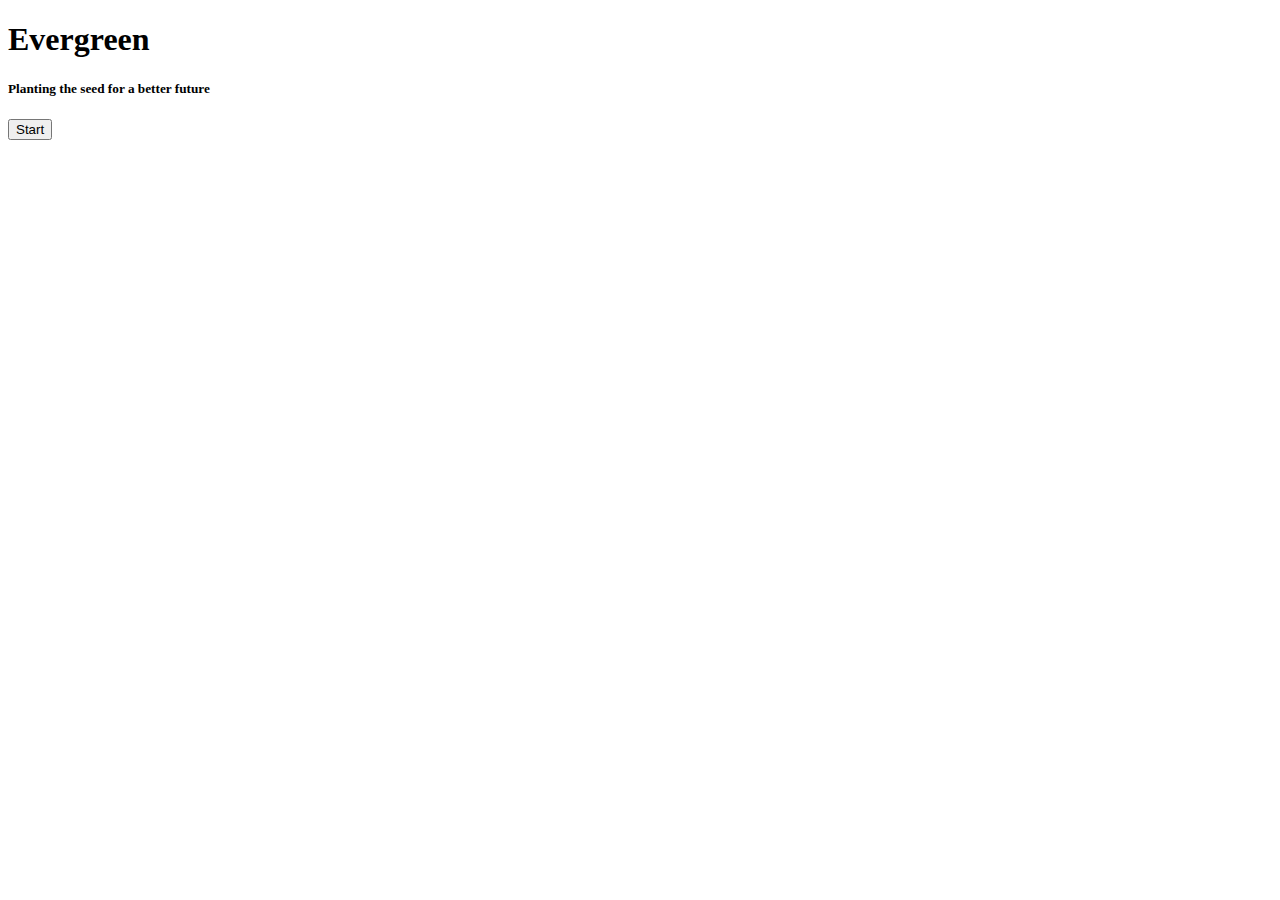
==== index.html @ d9214ab6 "Boiler Plate HTML" ====
<!DOCTYPE html>
<html lang="en">
<head>
    <meta charset="UTF-8">
    <meta name="viewport" content="width=device-width, initial-scale=1.0">
    <title>Evergreen</title>
    <link rel="stylesheet" href="css/styles.css">
    <link rel="stylesheet" href="css/typography.css">
    <script src="js/script.js"></script>
</head>

<body>
    <h1>Evergreen</h1>
    <h5>Planting the seed for a better future</h5>

    <button class="button">Start</button>
</body>
</html>
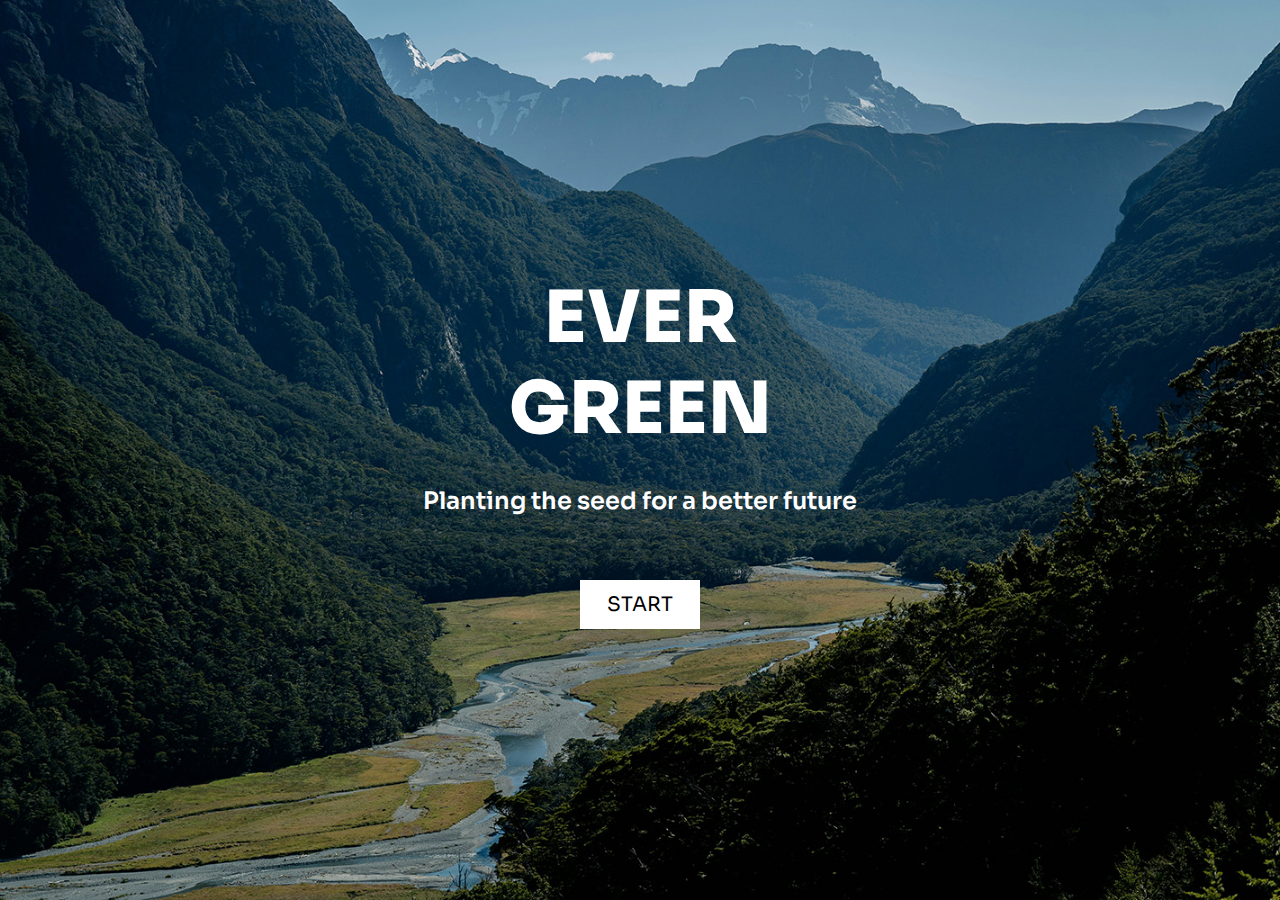
==== commit b02b18b9: "Mobile styling of half pages" ====
--- a/index.html
+++ b/index.html
@@ -1,18 +1,20 @@
 <!DOCTYPE html>
 <html lang="en">
-<head>
-    <meta charset="UTF-8">
-    <meta name="viewport" content="width=device-width, initial-scale=1.0">
-    <title>Evergreen</title>
-    <link rel="stylesheet" href="css/styles.css">
-    <link rel="stylesheet" href="css/typography.css">
-    <script src="js/script.js"></script>
-</head>
+   <head>
+      <meta charset="UTF-8" />
+      <meta name="viewport" content="width=device-width, initial-scale=1.0" />
+      <title>Evergreen</title>
+      <link rel="stylesheet" href="css/styles.css" />
+      <link rel="stylesheet" href="css/typography.css" />
+      <script src="js/script.js"></script>
+   </head>
 
-<body>
-    <h1>Evergreen</h1>
-    <h5>Planting the seed for a better future</h5>
+   <body id="landing">
+      <div>
+         <h1>Ever<br>green</h1>
+         <h5>Planting the seed for a better future</h5>
+      </div>
 
-    <button class="button">Start</button>
-</body>
-</html>+      <a href="intro.html" class="button">Start</a>
+   </body>
+</html>
--- a/css/styles.css
+++ b/css/styles.css
@@ -0,0 +1,165 @@
+* {
+    box-sizing: border-box;
+}
+
+:root {
+    --offwhite: #F7F7F7;
+    --lightGreen: #DBEDCC;
+    --cream: #faecd2;
+    --lime: #afc300;
+    --salmon: #fe9a66;
+    --green: #194923;
+    --orange: #ff5c00;
+    --forest: #172a28;
+    --maroon: #6d1d14;
+}
+
+/* UNIVERSAL STYLES */
+
+body {
+    width: 100vw;
+    margin: 0;
+}
+
+main {
+    margin: 2rem;
+}
+
+header {
+    margin: 2rem;
+}
+
+.button {
+    padding: 0.75rem 1.25rem;
+    min-width: 120px;
+    background-color: white;
+    border: none;
+}
+
+.button:hover {
+    background-color: var(--lightGreen);
+    transition-duration: 0.5s;
+    cursor: pointer;
+}
+
+
+/* LANDING */
+
+#landing {
+    height: 100vh;
+    width: auto;
+    background-image: url(../images/landing-background.jpg);
+    background-repeat: no-repeat;
+    background-size: cover;
+    background-position: center;
+    overflow: hidden;
+    padding: 2rem;
+    display: flex;
+    flex-direction: column;
+    justify-content: center;
+    align-items: center;
+}
+
+#landing div {
+    width: 60%;
+    display: flex;
+    flex-direction: column;
+    align-items: center;
+    margin: 0 auto;
+    gap: 2rem;
+}
+
+#landing .button {
+    margin-top: 4rem;
+}
+
+/* INTRO */
+.gradientBackground {
+    height: 100vh;
+    display: flex;
+    flex-direction: column;
+    justify-content: space-between;
+    align-items: center;
+}
+
+.introContent {
+    display: flex;
+    flex-direction: column;
+    justify-content: center;
+    align-items: center;
+    text-align: center;
+    margin-inline: 3rem;
+}
+
+.progressBar {
+    display: flex;
+    flex-direction: row;
+    gap: 1rem;
+}
+
+.currentCircle {
+    color: var(--salmon);
+}
+
+.intro footer {
+    width: 100%;
+    display: flex;
+    align-items: center;
+    justify-content: flex-end;
+    padding-block: 2rem;
+}
+
+.introFooterContent {
+    width: 50%;
+    display: flex;
+    justify-content: space-between;
+    align-items: center;
+}
+
+.arrow {
+    font-size: 1.5rem;
+}
+
+.skip {
+    padding-right: 2rem;
+}
+
+/* ABOUT PAGE */
+
+.aboutPage {
+    height: 100vh;
+    background-image: url(../images/aboutBackground.jpg);
+    background-repeat: no-repeat;
+    background-size: cover;
+    background-position: center;
+    background-attachment: fixed;
+    color: white;
+}
+
+.aboutPage article:first-child {
+    margin-bottom: 5rem;
+}
+
+#actions {
+    margin-top: 2rem;
+    display: grid;
+    grid-template-columns:
+        repeat(auto-fit, minmax(150px, 1fr));
+    gap: 1rem 2rem;
+}
+
+.actionBox {
+    display: flex;
+    flex-direction: column;
+}
+
+.actionBox div {
+    border: 1px solid white;
+    aspect-ratio: 1/1;
+}
+
+.aboutPage footer {
+    text-align: center;
+    padding: 1rem 1rem 2rem 1rem;
+    color: var(--lime);
+}--- a/css/typography.css
+++ b/css/typography.css
@@ -0,0 +1,92 @@
+@import url('https://fonts.googleapis.com/css2?family=Sora&display=swap');
+
+html {
+    font-family: "Sora", sans-serif;
+    font-optical-sizing: auto;
+    font-weight: 400;
+    font-style: normal;
+}
+
+h1 {
+    font-size: 4.5rem;
+    font-weight: 800;
+    text-transform: uppercase;
+}
+
+h2 {
+    font-size: 3rem;
+    font-weight: 700;
+    text-transform: uppercase;
+}
+
+h3 {
+    font-size: 2.5rem;
+    font-weight: 700;
+    text-transform: uppercase;
+}
+
+h4 {
+    font-size: 2rem;
+    font-weight: 600;
+}
+
+h5 {
+    font-size: 1.5rem;
+    font-weight: 600;
+}
+
+h6 {
+    font-size: 1.125rem;
+}
+
+p {
+    font-size: 1rem;
+}
+
+a{
+    text-decoration: none;
+    color: white;
+    cursor: pointer;
+}
+
+.button {
+    font-family: inherit;
+    font-size: 1.25rem;
+    text-transform: uppercase;
+    color: black;
+    text-decoration: none;
+    text-align: center;
+}
+
+.capitalise {
+    text-transform: uppercase;
+}
+
+
+
+/* LANDING */
+
+#landing h1,
+#landing h5 {
+    color: white;
+    text-align: center;
+    margin: 0;
+}
+
+/* INTRO */
+.gradientBackground{
+    color: white;
+}
+
+.progressBar i{
+    font-size: 1.125rem;
+}
+
+/* ABOUT */
+.actionBox h6{
+    margin-block: 1rem 0.5rem;
+}
+
+.actionBox p {
+    font-size: 0.75rem;
+}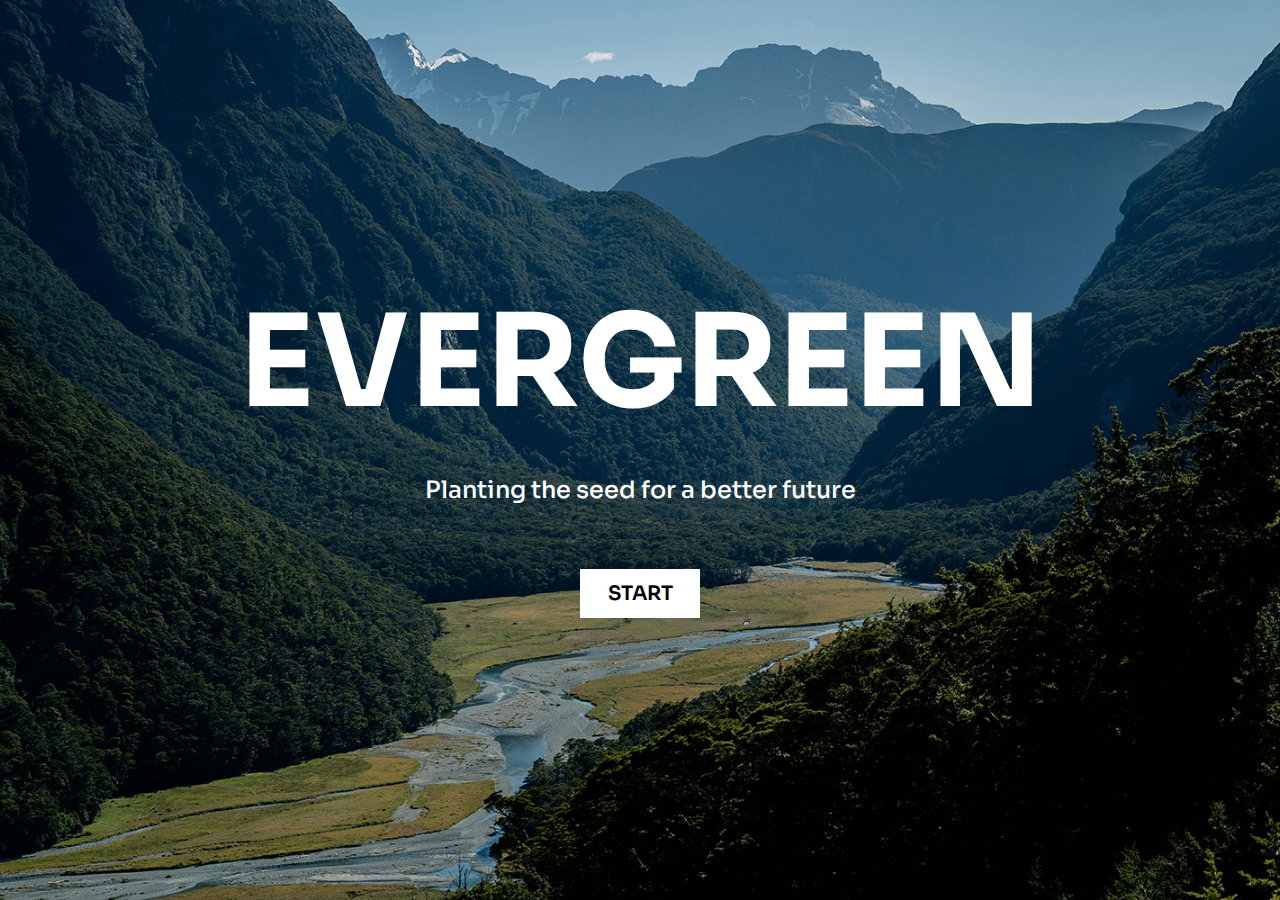
==== commit b2e85f8e: "Most of desktop layout" ====
--- a/index.html
+++ b/index.html
@@ -11,7 +11,8 @@
 
    <body id="landing">
       <div>
-         <h1>Ever<br>green</h1>
+         <h1 class="hideOnDesktop">Ever<br>green</h1>
+         <h1 class="hideOnMobile">Evergreen</h1>
          <h5>Planting the seed for a better future</h5>
       </div>
 
--- a/css/styles.css
+++ b/css/styles.css
@@ -36,10 +36,15 @@
     border: none;
 }
 
-.button:hover {
+.button:hover,
+.button2:hover {
     background-color: var(--lightGreen);
     transition-duration: 0.5s;
     cursor: pointer;
+}
+
+.hideOnMobile {
+    display: none;
 }
 
 
@@ -74,7 +79,7 @@
 }
 
 /* INTRO */
-.gradientBackground {
+.intro {
     height: 100vh;
     display: flex;
     flex-direction: column;
@@ -83,6 +88,7 @@
 }
 
 .introContent {
+    height: 100vh;
     display: flex;
     flex-direction: column;
     justify-content: center;
@@ -91,9 +97,22 @@
     margin-inline: 3rem;
 }
 
+.introText {
+    display: flex;
+    flex-direction: column;
+    gap: 5rem;
+}
+
+.introText .button {
+    max-width: fit-content;
+    align-self: center;
+    text-align: center;
+}
+
 .progressBar {
     display: flex;
     flex-direction: row;
+    align-items: center;
     gap: 1rem;
 }
 
@@ -123,6 +142,138 @@
 .skip {
     padding-right: 2rem;
 }
+
+/* FOREST PAGE */
+
+.forestPage,
+.plantSeedlingPage,
+.seedlingResult {
+    height: 100vh;
+    background-image: url(../images/forestBackground.jpg);
+    background-repeat: no-repeat;
+    background-size: cover;
+    background-position: center;
+    background-attachment: fixed;
+    color: white;
+    overflow-y: hidden;
+}
+
+.forestPage footer {
+    width: 100%;
+    display: flex;
+    justify-content: space-between;
+    align-items: center;
+    padding-inline: 2rem;
+    margin-bottom: 2rem;
+    position: fixed;
+    bottom: 0;
+}
+
+#helpPopup {
+    width: 80vw;
+    position: fixed;
+    top: 50%;
+    left: 50%;
+    transform: translate(-50%, -50%);
+    z-index: 1;
+    background-color: var(--lightGreen);
+    color: var(--forest);
+    padding: 2rem;
+    display: flex;
+    flex-direction: column;
+    gap: 1rem;
+    place-content: center;
+}
+
+#helpPopup article {
+    text-align: center;
+}
+
+#helpPopup i:hover,
+.forestPage footer h6:hover {
+    cursor: pointer;
+}
+
+/* PLANT A SEEDLING PAGE */
+.plantSeedlingPage {
+    background-image: url(../images/forestBackgroundBlur.jpg);
+}
+
+.plantSeedlingPage main,
+.seedlingResult main {
+    height: 80vh;
+    display: flex;
+    flex-direction: column;
+    justify-content: space-between;
+    align-items: center;
+}
+
+.mobileSeedlingSelection {
+    width: 100%;
+    display: flex;
+    flex-direction: row;
+    align-items: center;
+    justify-content: space-between;
+}
+
+.seedling div {
+    border: 1px solid white;
+    aspect-ratio: 1/1;
+}
+
+.desktopSeedlingSelection {
+    display: none;
+}
+
+.questionLayout {
+    display: flex;
+    flex-direction: column;
+    justify-content: space-between;
+}
+
+.questionLayout form {
+    display: flex;
+    flex-direction: column;
+    gap: 2rem;
+    text-align: center;
+}
+
+fieldset {
+    border: none;
+}
+
+.questionLayout input {
+    width: 70vw;
+    background-color: transparent;
+    border: none;
+    box-shadow: none;
+    padding: 1rem;
+    border-bottom: 2px solid white;
+    text-align: center;
+    margin-block: 3rem;
+}
+
+#userLocation {
+    margin-top: 0;
+}
+
+form .button {
+    width: 200px;
+    align-self: center;
+}
+
+.result {
+    text-align: center;
+}
+
+.button2 {
+    padding: 0.75rem 1.25rem;
+    min-width: 60px;
+    background-color: white;
+    border: none;
+    margin-inline: 0.75rem;
+}
+
 
 /* ABOUT PAGE */
 
@@ -162,4 +313,71 @@
     text-align: center;
     padding: 1rem 1rem 2rem 1rem;
     color: var(--lime);
+}
+
+/*DESKTOP LAYOUT*/
+@media screen and (width > 768px) {
+    .hideOnMobile {
+        display: unset;
+    }
+
+    .hideOnDesktop {
+        display: none;
+    }
+
+    /* INTRO */
+    .introContent {
+        height: 100vh;
+        display: flex;
+        flex-direction: row-reverse;
+        justify-content: center;
+        align-items: center;
+    }
+
+    .introText {
+        display: flex;
+        align-items: center;
+    }
+
+    .introText .button {
+        align-self: center;
+        text-align: center;
+    }
+
+    #progressBar1 {
+        margin-left: auto;
+    }
+
+    .progressBar {
+        flex-direction: column;
+    }
+
+    /* FOREST PAGE */
+    .seedlings {
+        height: 60vh;
+    }
+
+    #helpPopup {
+        width: 40vw;
+        height: auto;
+        margin: 0 auto;
+        padding-bottom: 4rem;
+    }
+
+    /* ABOUT PAGE */
+    .aboutPage article:first-child {
+        width: 40%;
+    }
+
+    #talkText {
+        width: 40%;
+        margin-bottom: rem;
+    }
+
+    .aboutPage footer {
+        padding-top: 4rem;
+        width: 50%;
+        margin: 0 auto;
+    }
+
 }--- a/css/typography.css
+++ b/css/typography.css
@@ -1,4 +1,4 @@
-@import url('https://fonts.googleapis.com/css2?family=Sora&display=swap');
+@import url('https://fonts.googleapis.com/css2?family=Sora:wght@100..800&display=swap');
 
 html {
     font-family: "Sora", sans-serif;
@@ -9,38 +9,40 @@
 
 h1 {
     font-size: 4.5rem;
-    font-weight: 800;
+    font-weight: 700;
     text-transform: uppercase;
 }
 
 h2 {
     font-size: 3rem;
-    font-weight: 700;
+    font-weight: 600;
     text-transform: uppercase;
 }
 
 h3 {
     font-size: 2.5rem;
-    font-weight: 700;
+    font-weight: 500;
     text-transform: uppercase;
 }
 
 h4 {
     font-size: 2rem;
-    font-weight: 600;
+    font-weight: 500;
 }
 
 h5 {
     font-size: 1.5rem;
-    font-weight: 600;
+    font-weight: 500;
 }
 
 h6 {
     font-size: 1.125rem;
+    font-weight: 400;
 }
 
 p {
     font-size: 1rem;
+    font-weight: 400;
 }
 
 a{
@@ -49,9 +51,10 @@
     cursor: pointer;
 }
 
-.button {
+.button, .button2 {
     font-family: inherit;
     font-size: 1.25rem;
+    font-weight: 600;
     text-transform: uppercase;
     color: black;
     text-decoration: none;
@@ -74,12 +77,52 @@
 }
 
 /* INTRO */
-.gradientBackground{
+.intro{
     color: white;
 }
 
 .progressBar i{
+  font-size: 1.125rem;
+}
+
+/* FOREST */
+
+.forestPage footer a{
+    font-size: 2rem;
+    text-transform: uppercase;
+}
+
+.forestPage footer a:hover{
+    text-decoration: underline;
+    text-underline-offset: 0.5rem;
+}
+
+.forestPage h6{
+    margin: 0;
+}
+
+#helpPopup i{
+    font-size: 1.5rem;
+    align-self: flex-end;
+}
+
+#helpPopup h6{
+    text-transform: uppercase;
+    font-weight: 700;
+    margin-bottom: 2rem;
+}
+
+.questionnaire label{
     font-size: 1.125rem;
+    font-weight: 500;
+}
+
+.result div p{
+    font-weight: 300;
+}
+
+#plantName{
+    transform: rotate(-90deg);
 }
 
 /* ABOUT */
@@ -89,4 +132,34 @@
 
 .actionBox p {
     font-size: 0.75rem;
+}
+
+/*DESKTOP LAYOUT*/
+@media screen and (width > 768px) {
+    h1{
+        font-size: 8rem;
+    }
+
+    h2{
+        font-size: 4rem;
+    }
+
+    h3{
+        font-size: 3rem;
+    }
+
+    .introText h5 {
+        width: 50%;
+        text-align: center;
+    }
+
+    /* ABOUT PAGE */
+    .actionBox h6{
+        font-size: 1.25rem;
+        font-weight: 500;
+    }
+
+    .actionBox p {
+        font-size: 1rem;
+    }
 }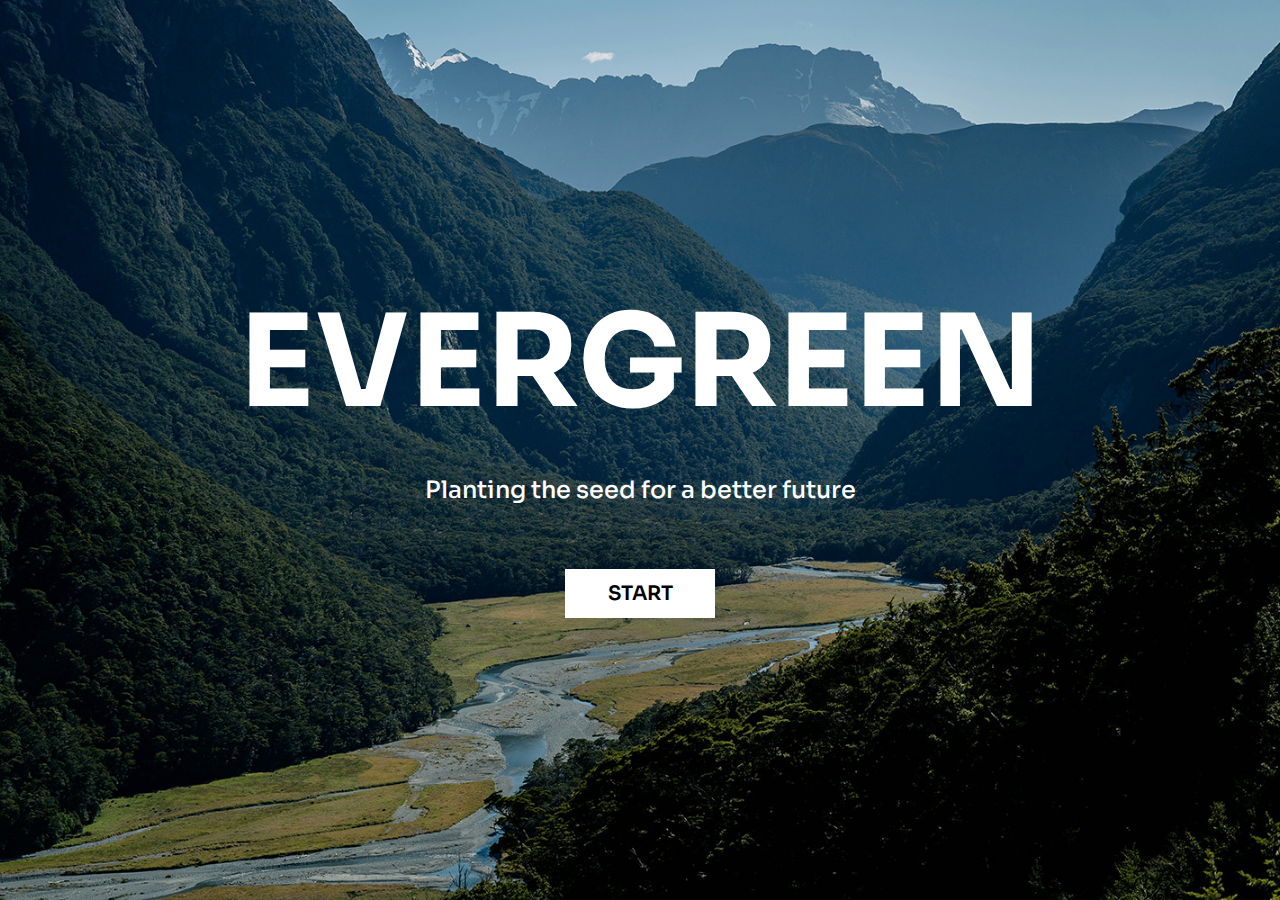
==== commit 6588e6e5: "Database Connected" ====
--- a/index.html
+++ b/index.html
@@ -11,7 +11,7 @@
 
    <body id="landing">
       <div>
-         <h1 class="hideOnDesktop">Ever<br>green</h1>
+         <h1 class="hideOnDesktop">Ever<br />green</h1>
          <h1 class="hideOnMobile">Evergreen</h1>
          <h5>Planting the seed for a better future</h5>
       </div>
--- a/css/styles.css
+++ b/css/styles.css
@@ -14,6 +14,13 @@
     --maroon: #6d1d14;
 }
 
+#audioPlayer {
+    position: fixed;
+    bottom: 10px;
+    left: 10px;
+    z-index: 1000;
+}
+
 /* UNIVERSAL STYLES */
 
 body {
@@ -31,13 +38,12 @@
 
 .button {
     padding: 0.75rem 1.25rem;
-    min-width: 120px;
+    min-width: 150px;
     background-color: white;
     border: none;
 }
 
-.button:hover,
-.button2:hover {
+.button:hover {
     background-color: var(--lightGreen);
     transition-duration: 0.5s;
     cursor: pointer;
@@ -116,31 +122,27 @@
     gap: 1rem;
 }
 
+.active,
 .currentCircle {
     color: var(--salmon);
+    /* Color for active slide */
+}
+
+.completed {
+    color: var(--offwhite);
+    /* Color for completed slides */
 }
 
 .intro footer {
     width: 100%;
     display: flex;
     align-items: center;
-    justify-content: flex-end;
-    padding-block: 2rem;
-}
-
-.introFooterContent {
-    width: 50%;
-    display: flex;
-    justify-content: space-between;
-    align-items: center;
-}
-
-.arrow {
-    font-size: 1.5rem;
-}
-
-.skip {
-    padding-right: 2rem;
+    justify-content: space-between;
+    padding: 2rem;
+}
+
+#nextArrow:hover {
+    cursor: pointer;
 }
 
 /* FOREST PAGE */
@@ -155,21 +157,38 @@
     background-position: center;
     background-attachment: fixed;
     color: white;
-    overflow-y: hidden;
+    overflow: hidden;
+}
+
+#forest {
+    height: 60vh;
+    margin-inline: 2rem;
 }
 
 .forestPage footer {
     width: 100%;
     display: flex;
     justify-content: space-between;
-    align-items: center;
+    align-items: flex-end;
     padding-inline: 2rem;
     margin-bottom: 2rem;
     position: fixed;
     bottom: 0;
 }
 
+.forestPage footer div {
+    display: flex;
+    flex-direction: column;
+    align-items: center;
+    gap: 2rem;
+}
+
+#arrow {
+    opacity: 0;
+}
+
 #helpPopup {
+    opacity: 0;
     width: 80vw;
     position: fixed;
     top: 50%;
@@ -199,50 +218,116 @@
     background-image: url(../images/forestBackgroundBlur.jpg);
 }
 
-.plantSeedlingPage main,
-.seedlingResult main {
-    height: 80vh;
-    display: flex;
-    flex-direction: column;
-    justify-content: space-between;
-    align-items: center;
-}
-
-.mobileSeedlingSelection {
+.plantSeedlingPage main {
+    height: 50vh;
+    display: flex;
+    flex-direction: column;
+    align-items: center;
+    justify-content: space-between;
+}
+
+.plantSeedlingPage footer {
     width: 100%;
     display: flex;
-    flex-direction: row;
-    align-items: center;
-    justify-content: space-between;
-}
-
-.seedling div {
+    flex-direction: column;
+    align-items: center;
+    gap: 3rem;
+    padding-inline: 2rem;
+    margin-bottom: 2rem;
+    position: fixed;
+    bottom: 0;
+}
+
+.chooseSeedling main {
+    height: 100vh;
+    gap: 2rem;
+    justify-content: flex-start;
+}
+
+.seedlingSelection {
+    display: flex;
+    align-items: center;
+    justify-content: space-between;
+    gap: 2rem;
+}
+
+.desktopProgress {
+    display: none;
+}
+
+
+/* CAROUSEL */
+
+.carousel-container {
+    margin-top: 3rem;
+    position: relative;
+    width: 90%;
+    max-width: 300px;
+    overflow: hidden;
+    display: flex;
+    align-items: center;
     border: 1px solid white;
     aspect-ratio: 1/1;
 }
 
-.desktopSeedlingSelection {
-    display: none;
-}
+.carousel {
+    display: flex;
+    transition: transform 0.5s ease;
+}
+
+.carousel-item {
+    flex-shrink: 0;
+    width: 100%;
+    aspect-ratio: 1/1;
+    box-sizing: border-box;
+    overflow: hidden;
+    display: flex;
+    place-content: center;
+}
+
+.carousel-item img {
+    width: 66%;
+    display: block;
+}
+
+.prev-btn,
+.next-btn {
+    color: white;
+    border: none;
+    cursor: pointer;
+    padding-top: 3rem;
+}
+
+#carousel-caption {
+    text-align: center;
+    font-size: 1.2em;
+}
+
+.carousel-item.selected {
+    background-color: rgba(255, 255, 255, 0.2);
+}
+
+/* FORM */
 
 .questionLayout {
-    display: flex;
-    flex-direction: column;
-    justify-content: space-between;
-}
-
-.questionLayout form {
-    display: flex;
-    flex-direction: column;
+    height: 100vh;
+    display: flex;
+    flex-direction: column;
+    justify-content: space-between;
+}
+
+#plantSeedling2,
+#plantSeedling3 {
+    display: flex;
+    flex-direction: column;
+    justify-content: space-between;
+    align-items: center;
     gap: 2rem;
     text-align: center;
 }
 
-fieldset {
-    border: none;
-}
-
-.questionLayout input {
+#plantSeedling2 input,
+#plantSeedling3 input {
     width: 70vw;
     background-color: transparent;
     border: none;
@@ -253,25 +338,45 @@
     margin-block: 3rem;
 }
 
+#userName,
 #userLocation {
-    margin-top: 0;
-}
-
-form .button {
-    width: 200px;
-    align-self: center;
+    margin-block: 1rem !important;
+}
+
+/* Mark input boxes that gets an error on validation: */
+#plantSeedling2 input.invalid,
+#plantSeedling3 input.invalid {
+    background-color: var(--cream);
+}
+
+.formButtons {
+    display: flex;
+    flex-direction: row;
+    gap: 2rem;
+}
+
+.seedlingResult main {
+    height: 80vh;
+    display: flex;
+    flex-direction: column;
+    justify-content: space-between;
+    align-items: center;
 }
 
 .result {
     text-align: center;
 }
 
-.button2 {
-    padding: 0.75rem 1.25rem;
-    min-width: 60px;
-    background-color: white;
-    border: none;
-    margin-inline: 0.75rem;
+.result div:first-child {
+    display: flex;
+    flex-direction: row;
+    justify-content: center;
+    align-items: flex-start;
+}
+
+.result img {
+    width: 50vw;
+    padding-bottom: 2rem;
 }
 
 
@@ -307,6 +412,13 @@
 .actionBox div {
     border: 1px solid white;
     aspect-ratio: 1/1;
+    display: flex;
+    place-content: center;
+}
+
+.actionBox img {
+    width: 66%;
+    filter: saturate(0) brightness(100);
 }
 
 .aboutPage footer {
@@ -352,10 +464,11 @@
         flex-direction: column;
     }
 
+    #introButton {
+        display: none;
+    }
+
     /* FOREST PAGE */
-    .seedlings {
-        height: 60vh;
-    }
 
     #helpPopup {
         width: 40vw;
@@ -364,6 +477,96 @@
         padding-bottom: 4rem;
     }
 
+    /* SEEDLINGS */
+
+    .plantSeedlingPage main {
+        display: flex;
+        flex-direction: column;
+        justify-content: flex-start;
+        gap: 1rem;
+    }
+
+    .plantSeedlingPage .progressBar {
+        flex-direction: row;
+    }
+
+    .chooseSeedling main {
+        height: 50vh;
+        gap: 0;
+        justify-content: flex-start;
+    }
+
+    .desktopProgress {
+        display: flex;
+        flex-direction: column !important;
+        position: fixed;
+        right: 2rem;
+        top: 50%;
+        transform: translateY(-50%);
+    }
+
+    .mobileProgress {
+        display: none;
+    }
+
+    .carousel-container {
+        margin-top: 0;
+        width: 90%;
+        max-width: 220px;
+    }
+
+    .seedlingSelection {
+        width: 33vw;
+    }
+
+    .prev-btn,
+    .next-btn {
+        padding-top: 0;
+    }
+
+    /* FORM */
+    #plantSeedling2, #plantSeedling3 {
+        width: 50vw;
+    }
+
+    #plantSeedling2 input,
+    #plantSeedling3 input {
+        width: 30vw;
+        margin-top: 2rem !important;
+    }
+
+    .formButtons {
+        flex-direction: row;
+    }
+
+    .result {
+        display: flex;
+        flex-direction: row;
+        align-items: flex-start;
+        justify-content: space-between;
+        text-align: center;
+        width: 70vw;
+    }
+
+    .result div:nth-child(2) {
+        text-align: left;
+        width: 33vw;
+
+        .result div:nth-child(2) h6 {
+            font-size: 1.25rem;
+        }
+    }
+
+    .result img {
+        width: 20vw;
+        padding-bottom: 0;
+    }
+
+    .buttonOptions {
+        margin-bottom: 3rem;
+    }
+
+
     /* ABOUT PAGE */
     .aboutPage article:first-child {
         width: 40%;
--- a/css/typography.css
+++ b/css/typography.css
@@ -45,13 +45,14 @@
     font-weight: 400;
 }
 
-a{
+a {
     text-decoration: none;
     color: white;
     cursor: pointer;
 }
 
-.button, .button2 {
+.button,
+.button2 {
     font-family: inherit;
     font-size: 1.25rem;
     font-weight: 600;
@@ -77,56 +78,78 @@
 }
 
 /* INTRO */
-.intro{
-    color: white;
-}
-
-.progressBar i{
-  font-size: 1.125rem;
+.intro {
+    color: white;
+}
+
+.progressBar i {
+    font-size: 1.125rem;
 }
 
 /* FOREST */
 
-.forestPage footer a{
-    font-size: 2rem;
-    text-transform: uppercase;
-}
-
-.forestPage footer a:hover{
+.forestPage footer a {
+    font-size: 2.5rem;
+    text-transform: uppercase;
+}
+
+.forestPage footer a:hover {
     text-decoration: underline;
     text-underline-offset: 0.5rem;
 }
 
-.forestPage h6{
+.forestPage h6 {
     margin: 0;
 }
 
-#helpPopup i{
+#helpPopup i {
     font-size: 1.5rem;
     align-self: flex-end;
 }
 
-#helpPopup h6{
+#helpPopup h6 {
     text-transform: uppercase;
     font-weight: 700;
     margin-bottom: 2rem;
 }
 
-.questionnaire label{
+.plantSeedlingPage main h5 {
+    text-align: center;
+}
+
+.questionnaire label {
     font-size: 1.125rem;
     font-weight: 500;
 }
 
-.result div p{
+input {
+    color: white;
+    font-size: 1rem;
+}
+
+.question {
+    margin-top: 0;
+}
+
+.result div p {
     font-weight: 300;
 }
 
-#plantName{
+#plantName {
     transform: rotate(-90deg);
+    margin: 0;
+}
+
+.exampleText {
+    width: 75%;
+    font-style: italic;
+    font-weight: 200;
+    font-size: 0.75rem;
+    margin: 0 auto;
 }
 
 /* ABOUT */
-.actionBox h6{
+.actionBox h6 {
     margin-block: 1rem 0.5rem;
 }
 
@@ -136,15 +159,15 @@
 
 /*DESKTOP LAYOUT*/
 @media screen and (width > 768px) {
-    h1{
+    h1 {
         font-size: 8rem;
     }
 
-    h2{
+    h2 {
         font-size: 4rem;
     }
 
-    h3{
+    h3 {
         font-size: 3rem;
     }
 
@@ -153,8 +176,40 @@
         text-align: center;
     }
 
+    .plantSeedlingPage main h5,
+    .seedlingResult h5 {
+        font-size: 2rem;
+        margin-top: 0;
+
+    }
+
+    .seedlingSelection i {
+        font-size: 1.5rem;
+    }
+
+    .question {
+        font-size: 1.25rem;
+        margin: 0;
+    }
+
+    .result div:nth-child(2) h6 {
+        font-size: 1.5rem;
+        margin-block: 2rem;
+    }
+
+    .result div:nth-child(2) p {
+        font-size: 1.125rem;
+    }
+
+    .exampleText {
+        font-size: 0.75rem;
+        margin: 0 auto;
+        margin-top: 2rem;
+    }
+
+
     /* ABOUT PAGE */
-    .actionBox h6{
+    .actionBox h6 {
         font-size: 1.25rem;
         font-weight: 500;
     }
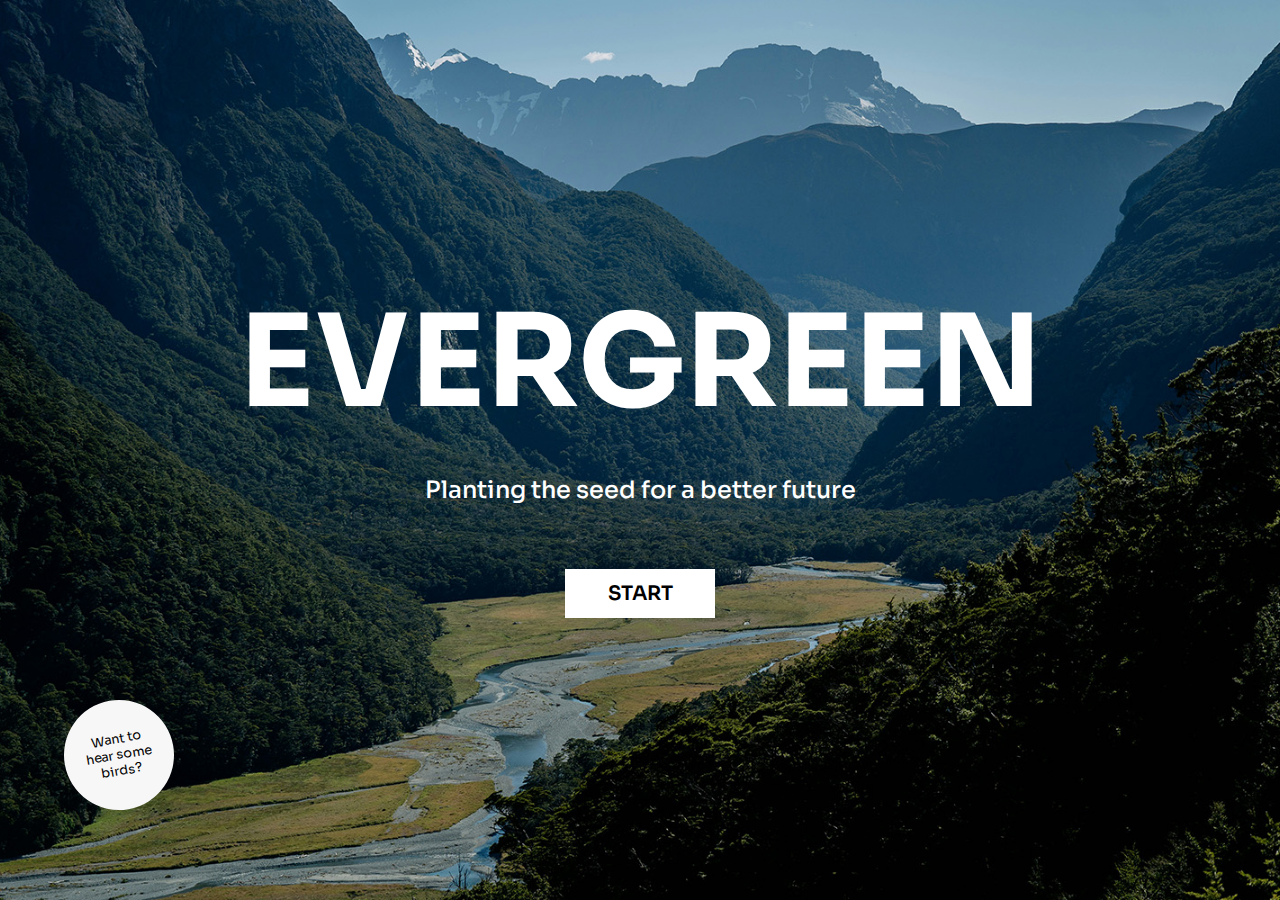
==== commit b00996dd: "Added features" ====
--- a/index.html
+++ b/index.html
@@ -17,5 +17,27 @@
       </div>
 
       <a href="intro.html" class="button">Start</a>
+
+      <button id="birdButton">Want to hear some birds?</button>
+      <audio id="birdSong" src="bird-song.mp3"></audio>
+
+      <script>
+         const audio = document.getElementById("birdSong");
+         const button = document.getElementById("birdButton");
+
+         // Set the time (in seconds) where the audio should start
+         const startTime = 10; // Start at 10 seconds
+
+         button.addEventListener("click", () => {
+            if (audio.paused) {
+               audio.currentTime = startTime; // Set the starting point
+               audio.play();
+               button.textContent = "Click again for silence";
+            } else {
+               audio.pause();
+               button.textContent = "Want to hear some birds?";
+            }
+         });
+      </script>
    </body>
 </html>
--- a/css/styles.css
+++ b/css/styles.css
@@ -53,10 +53,42 @@
     display: none;
 }
 
+/* NORMAL FADE IN TRANSITION */
+@keyframes fade-in {
+    from {
+        background-color: rgba(#000, 0.25);
+        opacity: 0;
+    }
+
+    to {
+        background-color: rgba(#000, 0);
+        opacity: 1;
+    }
+}
+
+/* SCROLL ANIMATION */
+.hidden {
+    opacity: 0;
+    filter: blur(5px);
+    transition: all 1s;
+}
+
+.show {
+    opacity: 1;
+    filter: blur(0);
+}
+
+@media(prefers-reduced-motion) {
+    .hidden {
+        transition: none;
+    }
+}
+
 
 /* LANDING */
 
 #landing {
+    animation: fade-in 2s forwards;
     height: 100vh;
     width: auto;
     background-image: url(../images/landing-background.jpg);
@@ -84,6 +116,29 @@
     margin-top: 4rem;
 }
 
+#birdButton {
+    background-color: var(--offwhite);
+    border-radius: 50%;
+    border: 0;
+    width: 90px;
+    height: 90px;
+    padding: 1rem;
+    aspect-ratio: 1/1;
+    font-family: inherit;
+    font-size: 0.7rem;
+    text-wrap: wrap;
+    position: absolute;
+    left: 10%;
+    bottom: 5%;
+    transform: rotate(-10deg);
+}
+
+#birdButton:hover {
+    background-color: var(--salmon);
+    transition-duration: 0.5s;
+}
+
+
 /* INTRO */
 .intro {
     height: 100vh;
@@ -94,6 +149,7 @@
 }
 
 .introContent {
+    animation: fade-in 2s forwards;
     height: 100vh;
     display: flex;
     flex-direction: column;
@@ -124,16 +180,19 @@
 
 .active,
 .currentCircle {
+    transition: 1s ease;
     color: var(--salmon);
     /* Color for active slide */
 }
 
 .completed {
+    transition: 1s ease;
     color: var(--offwhite);
     /* Color for completed slides */
 }
 
 .intro footer {
+    animation: fade-in 2s forwards;
     width: 100%;
     display: flex;
     align-items: center;
@@ -145,8 +204,26 @@
     cursor: pointer;
 }
 
+/* SLIDE IN TRANSITION */
+@keyframes slide-in {
+    from {
+        background-color: rgba(#000, 0.25);
+        opacity: 0;
+        transform: translateY(25vh);
+    }
+
+    to {
+        background-color: rgba(#000, 0);
+        opacity: 1;
+        transform: translateY(0);
+    }
+}
+
+.slide-in {
+    animation: slide-in 1.5s forwards;
+}
+
 /* FOREST PAGE */
-
 .forestPage,
 .plantSeedlingPage,
 .seedlingResult {
@@ -160,10 +237,81 @@
     overflow: hidden;
 }
 
-#forest {
+#forestFrame {
+    animation: fade-in 1s forwards;
+    position: relative;
     height: 60vh;
-    margin-inline: 2rem;
-}
+    width: 100%;
+    margin: 0;
+}
+
+.seedlingOutput {
+    position: absolute;
+    max-width: 250px;
+    transition: filter 0.25s ease-in;
+    z-index: 9999;
+    pointer-events: auto;
+    /* Ensures the image can be interacted with */
+}
+
+.seedlingOutput:hover {
+    filter: brightness(1.75);
+    cursor: pointer;
+}
+
+/* Seedling Data Modal styles */
+.modal {
+    display: none;
+    position: fixed;
+    z-index: 10001;
+    left: 0;
+    top: 0;
+    width: 100%;
+    height: 100%;
+    background-color: rgba(0, 0, 0, 0.4);
+}
+
+#plantDataModal {
+    display: none;
+    background-color: var(--offwhite);
+    color: var(--forest);
+    padding: 2rem;
+    width: 80vw;
+    height: fit-content;
+    position: fixed;
+    top: 50%;
+    left: 50%;
+    transform: translate(-50%, -50%);
+}
+
+#plantDataModal .modal-content {
+    display: flex;
+    flex-direction: column;
+    justify-content: space-between;
+    align-items: center;
+    text-align: center;
+}
+
+#plantDataModal img {
+    max-width: 200px;
+    margin-block: 2rem;
+}
+
+.close {
+    float: right;
+    align-self: flex-end;
+    font-size: 2rem;
+    font-weight: bold;
+    padding-bottom: 2rem;
+}
+
+.close:hover,
+.close:focus {
+    color: white;
+    text-decoration: none;
+    cursor: pointer;
+}
+
 
 .forestPage footer {
     width: 100%;
@@ -190,11 +338,12 @@
 #helpPopup {
     opacity: 0;
     width: 80vw;
+    height: fit-content;
     position: fixed;
     top: 50%;
     left: 50%;
     transform: translate(-50%, -50%);
-    z-index: 1;
+    z-index: 10000;
     background-color: var(--lightGreen);
     color: var(--forest);
     padding: 2rem;
@@ -208,7 +357,11 @@
     text-align: center;
 }
 
-#helpPopup i:hover,
+#helpPopup span {
+    padding: 0;
+}
+
+#helpPopup span:hover,
 .forestPage footer h6:hover {
     cursor: pointer;
 }
@@ -238,6 +391,13 @@
     bottom: 0;
 }
 
+.chooseSeedling {
+    height: 100vh;
+    display: flex;
+    flex-direction: column;
+    justify-content: space-between;
+}
+
 .chooseSeedling main {
     height: 100vh;
     gap: 2rem;
@@ -255,59 +415,85 @@
     display: none;
 }
 
+#plantModal .modal-content {
+    background-color: var(--lightGreen);
+    width: 80%;
+    color: var(--forest);
+    padding: 2rem;
+    position: fixed;
+    top: 50%;
+    left: 50%;
+    transform: translate(-50%, -50%);
+}
 
 /* CAROUSEL */
-
 .carousel-container {
-    margin-top: 3rem;
-    position: relative;
-    width: 90%;
-    max-width: 300px;
+    width: 100%;
     overflow: hidden;
-    display: flex;
-    align-items: center;
+    text-align: center;
+}
+
+#plantSelectionForm {
+    display: flex;
+    flex-direction: column;
+    align-items: center;
+    width: 100%;
+}
+
+.carousel {
+    display: flex;
+    flex-direction: row;
+    justify-content: space-between;
+    align-items: center;
+    width: 100%;
+}
+
+.carousel-slide {
+    display: none;
+    text-align: center;
+    padding: 10px;
+    width: 80vw;
+    max-width: 400px;
+}
+
+.carousel-slide img {
+    max-width: 100%;
+    height: auto;
+    cursor: pointer;
     border: 1px solid white;
-    aspect-ratio: 1/1;
-}
-
-.carousel {
-    display: flex;
-    transition: transform 0.5s ease;
-}
-
-.carousel-item {
-    flex-shrink: 0;
-    width: 100%;
-    aspect-ratio: 1/1;
-    box-sizing: border-box;
-    overflow: hidden;
-    display: flex;
-    place-content: center;
-}
-
-.carousel-item img {
-    width: 66%;
+    padding: 15%;
+    transition: border 0.3s ease;
+}
+
+.carousel-slide.active {
     display: block;
 }
 
-.prev-btn,
-.next-btn {
+.carousel-slide.selected img {
+    background-color: #f7f7f728;
+}
+
+.carousel-navigation button {
+    background-color: transparent;
+    border: 0;
     color: white;
-    border: none;
+    margin-bottom: 50px;
+    font-size: 1.5rem;
+}
+
+.carousel-navigation button:hover {
     cursor: pointer;
-    padding-top: 3rem;
-}
-
-#carousel-caption {
-    text-align: center;
-    font-size: 1.2em;
-}
-
-.carousel-item.selected {
-    background-color: rgba(255, 255, 255, 0.2);
+}
+
+.carousel-submit {
+    margin-top: 20px;
 }
 
 /* FORM */
+
+.plantSeedlingPage form {
+    animation: fade-in 2s forwards;
+}
 
 .questionLayout {
     height: 100vh;
@@ -343,12 +529,6 @@
     margin-block: 1rem !important;
 }
 
-/* Mark input boxes that gets an error on validation: */
-#plantSeedling2 input.invalid,
-#plantSeedling3 input.invalid {
-    background-color: var(--cream);
-}
-
 .formButtons {
     display: flex;
     flex-direction: row;
@@ -392,6 +572,10 @@
     color: white;
 }
 
+.aboutPage main {
+    animation: fade-in 1s forwards;
+}
+
 .aboutPage article:first-child {
     margin-bottom: 5rem;
 }
@@ -409,6 +593,20 @@
     flex-direction: column;
 }
 
+.actionBox:nth-child(2) {
+    transition-delay: 200ms;
+}
+
+.actionBox:nth-child(3) {
+    transition-delay: 400ms;
+
+}
+
+.actionBox:nth-child(4) {
+    transition-delay: 600ms;
+
+}
+
 .actionBox div {
     border: 1px solid white;
     aspect-ratio: 1/1;
@@ -435,6 +633,14 @@
 
     .hideOnDesktop {
         display: none;
+    }
+
+    #birdButton {
+        font-size: 0.8rem;
+        width: 110px;
+        height: 110px;
+        bottom: 10%;
+        left: 5%;
     }
 
     /* INTRO */
@@ -474,11 +680,41 @@
         width: 40vw;
         height: auto;
         margin: 0 auto;
-        padding-bottom: 4rem;
+    }
+
+    #helpPopup article {
+        width: fit-content;
+        padding-bottom: 2rem;
+    }
+
+    /* Seedling Data Modal styles */
+    #plantDataModal {
+        width: 45vw;
+        height: fit-content;
+    }
+
+    #plantDataModal .modal {
+        display: flex;
+        flex-direction: column;
+    }
+
+    #plantDataModal .modal-content {
+        flex-direction: row;
+        text-align: left;
+        gap: 3rem;
+        padding-bottom: 1rem;
+    }
+
+    #plantDataModal img {
+        max-width: 40%;
+        margin-block: 0;
+    }
+
+    #plantDataModal .close {
+        margin-bottom: 2rem;
     }
 
     /* SEEDLINGS */
-
     .plantSeedlingPage main {
         display: flex;
         flex-direction: column;
@@ -490,8 +726,12 @@
         flex-direction: row;
     }
 
+    .chooseSeedling {
+        overflow-y: scroll;
+        margin-bottom: 5rem;
+    }
+
     .chooseSeedling main {
-        height: 50vh;
         gap: 0;
         justify-content: flex-start;
     }
@@ -509,23 +749,53 @@
         display: none;
     }
 
-    .carousel-container {
-        margin-top: 0;
-        width: 90%;
-        max-width: 220px;
-    }
-
-    .seedlingSelection {
-        width: 33vw;
-    }
-
-    .prev-btn,
-    .next-btn {
-        padding-top: 0;
+    #plantModal .modal-content {
+        width: 40vw;
+        padding-bottom: 4rem;
+    }
+
+    .carousel {
+        width: 50vw;
+    }
+
+    .carousel-slide {
+        max-width: 300px;
+        width: 20vw;
+    }
+
+    .carousel-slide img {
+        max-width: 100%;
+        height: auto;
+        cursor: pointer;
+        border: 1px solid white;
+        padding: 15%;
+        transition: border 0.3s ease;
+    }
+
+    .carousel-slide.active {
+        display: block;
+    }
+
+    /* Style for selected image */
+    .carousel-slide.selected img {
+        background-color: #f7f7f728;
+    }
+
+    .carousel-navigation button {
+        background-color: transparent;
+        border: 0;
+        color: white;
+        margin-bottom: 50px;
+        font-size: 1.5rem;
+    }
+
+    .carousel-submit {
+        margin-top: 20px;
     }
 
     /* FORM */
-    #plantSeedling2, #plantSeedling3 {
+    #plantSeedling2,
+    #plantSeedling3 {
         width: 50vw;
     }
 
--- a/css/typography.css
+++ b/css/typography.css
@@ -102,19 +102,42 @@
     margin: 0;
 }
 
-#helpPopup i {
+#helpPopup i,
+#seedlingInfo i {
     font-size: 1.5rem;
     align-self: flex-end;
 }
 
-#helpPopup h6 {
+#helpPopup h6,
+#seedlingInfo h6 {
     text-transform: uppercase;
     font-weight: 700;
     margin-bottom: 2rem;
 }
 
+#seedlingInfo h6 {
+    margin: 1rem 0 0 0;
+}
+
 .plantSeedlingPage main h5 {
     text-align: center;
+}
+
+#learnMoreBtn {
+    font-size: 0.75rem;
+    margin-block: 0 2rem;
+}
+
+#learnMoreBtn:hover {
+    cursor: pointer;
+    text-decoration: underline;
+    text-underline-offset: 0.25rem;
+}
+
+.carousel-slide p {
+    color: white;
+    font-size: 1.25rem;
+    margin-bottom: 0;
 }
 
 .questionnaire label {
@@ -138,6 +161,8 @@
 #plantName {
     transform: rotate(-90deg);
     margin: 0;
+    font-weight: 500;
+    font-size: 1.24rem;
 }
 
 .exampleText {
